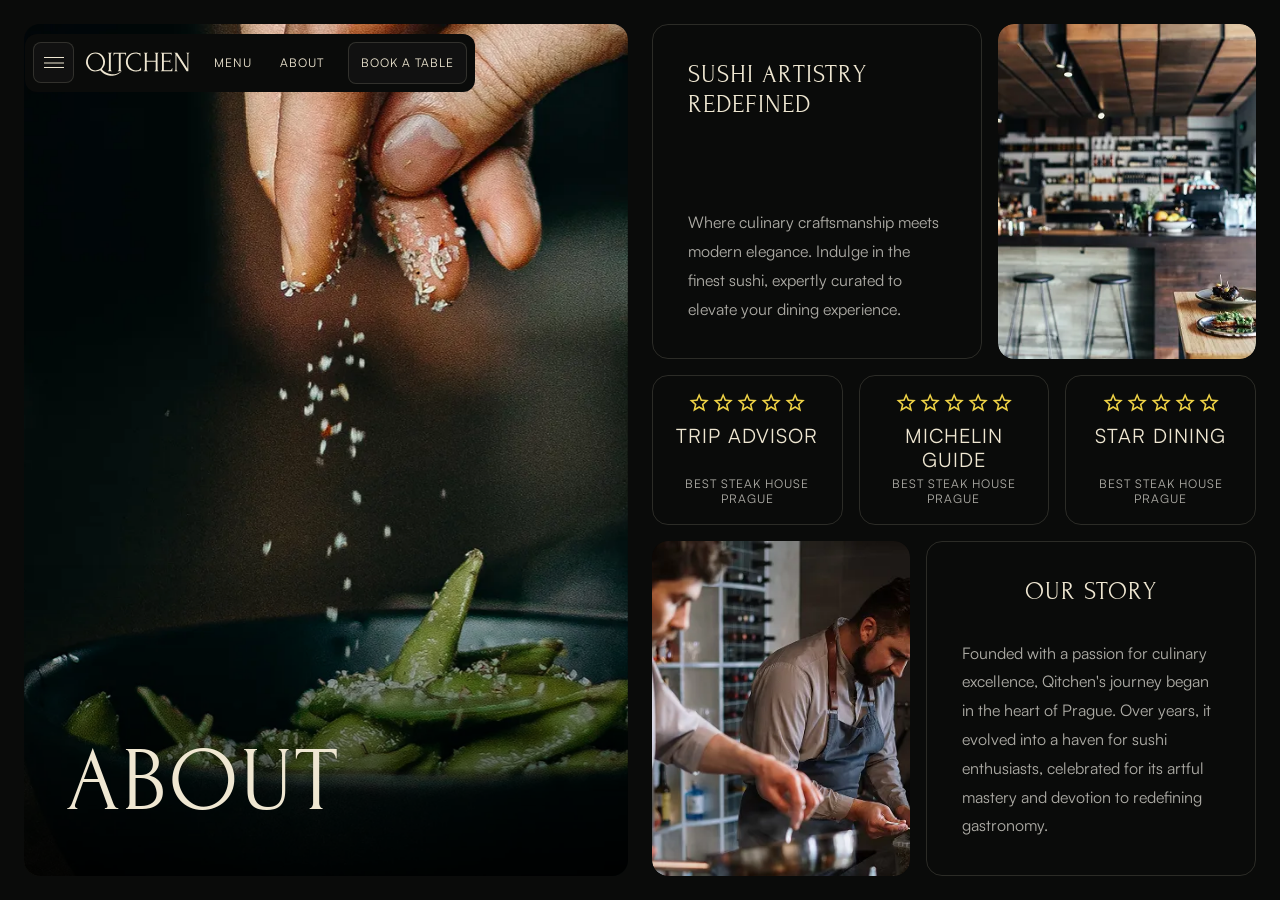
==== about.html @ 787254b2 "Add files via upload" ====
<!doctype html>
<html lang="en">
	<head>
		<style data-fls-preloader="true" rel="preload">
			body > *:not(.fls-preloader) {opacity: 0;visibility: hidden;}[data-fls-preloader-loaded] body > *:not(.fls-preloader) {transition: opacity 0.5s ease 0s;opacity: 1;visibility: visible;}
		</style>
		<meta charset="UTF-8">
		<meta name="viewport" content="width=device-width, initial-scale=1.0">
		<link rel="preload" href="./assets/fonts/Satoshi-Regular.woff2" as="font" type="font/woff2" crossorigin="anonymous">
		<link rel="preload" href="./assets/fonts/Satoshi-Light.woff2" as="font" type="font/woff2" crossorigin="anonymous">
		<link rel="preload" href="./assets/fonts/Forum-Regular.woff2" as="font" type="font/woff2" crossorigin="anonymous">
		<link rel="shortcut icon" href="./assets/img/favicon.ico">
		<title>About Us</title>
		<script type="module" crossorigin="" src="./js/about.js?v=1783603820902"></script>
		<link rel="modulepreload" crossorigin="" href="./js/preloader.js?v=1783603820902">
		<link rel="stylesheet" crossorigin="" href="./css/preloader.css?v=1783603820902">
		<link rel="stylesheet" crossorigin="" href="./css/about.css?v=1783603820902">
		<link rel="stylesheet" crossorigin="" href="./css/inner.css?v=1783603820902">
	</head>
	<body>
		<div class="wrapper">
			<header data-fls-header="" class="header">
				<div class="header__container">
					<div class="header__menu menu">
						<button type="button" data-fls-menu="" class="menu__icon icon-menu" aria-label="Toggle menu">
							<span></span>
						</button>
						<a href="/" class="header__logo">
							<img src="./assets/img/logo.svg" alt="Qitchen">
						</a>
						<nav class="header__nav">
							<a href="menupage.html" class="header__link">Menu</a>
							<a href="about.html" class="header__link">About</a>
						</nav>
						<a href="reservation.html" class="header__cta">Book a Table</a>
					</div>
					<nav class="menu__body">
						<div class="menu__container">
							<div class="menu__decor">
								<span class="menu__diamond"></span>
								<span class="menu__line"></span>
								<span class="menu__diamond"></span>
							</div>
							<ul class="menu__list">
								<li>
									<a href="menupage.html">Menu</a>
								</li>
								<li>
									<a href="reservation.html">Reservation</a>
								</li>
								<li>
									<a href="about.html">About</a>
								</li>
								<li>
									<a href="contact.html">Contact</a>
								</li>
								<li>
									<a href="blog.html">Blog</a>
								</li>
							</ul>
							<div class="menu__decor">
								<span class="menu__diamond"></span>
								<span class="menu__line"></span>
								<span class="menu__diamond"></span>
							</div>
						</div>
					</nav>
				</div>
			</header>
			<section class="inner-page">
				<div data-fls-pagebg="" class="pagebg">
					<div class="pagebg__picture">
						<picture>
							<source media="(max-width: 600px)" srcset="./assets/img/about/aboutbg-600.webp" type="image/webp">
							<img alt="About background" class="pagebg__image" src="./assets/img/about/aboutbg.webp">
						</picture>
					</div>
					<h1 class="pagebg__title">About</h1>
				</div>
				<div class="inner-page__body">
					<div data-fls-about="" class="about__body body-about">
						<div class="body-about__item item-about" role="region" aria-labelledby="about-sushi">
							<div class="item-about__content">
								<h2 id="about-sushi" class="item-about__title">Sushi Artistry Redefined</h2>
								<div class="item-about__text">
									<p>
										Where culinary craftsmanship meets modern elegance. Indulge in the finest
							sushi, expertly curated to elevate your dining experience.
									</p>
								</div>
							</div>
							<div class="item-about__picture">
								<picture>
									<img class="item-about__image" alt="Restaurant interior" loading="lazy" src="./assets/img/about/about01.webp">
								</picture>
							</div>
						</div>
						<div class="body-about__review review-about" role="region" aria-label="Awards and recognition">
							<div data-fls-reviewcard="" class="review-about__item" role="group" aria-label="Trip Advisor review">
								<div data-fls-rating="" class="review-about__rating" aria-label="5 out of 5 stars"></div>
								<h3 class="review-about__title">Trip Advisor</h3>
								<div class="review-about__text">
									<p>Best Steak House</p>
									<p>Prague</p>
								</div>
							</div>
							<div data-fls-reviewcard="" class="review-about__item" role="group" aria-label="Michelin Guide review">
								<div data-fls-rating="" class="review-about__rating" aria-label="5 out of 5 stars"></div>
								<h3 class="review-about__title">Michelin Guide</h3>
								<div class="review-about__text">
									<p>Best Steak House</p>
									<p>Prague</p>
								</div>
							</div>
							<div data-fls-reviewcard="" class="review-about__item" role="group" aria-label="Star Dining review">
								<div data-fls-rating="" class="review-about__rating" aria-label="5 out of 5 stars"></div>
								<h3 class="review-about__title">Star Dining</h3>
								<div class="review-about__text">
									<p>Best Steak House</p>
									<p>Prague</p>
								</div>
							</div>
						</div>
						<div class="body-about__item item-about item-about--reverse" role="region" aria-labelledby="about-story">
							<div class="item-about__content">
								<h2 id="about-story" class="item-about__title">Our Story</h2>
								<div class="item-about__text">
									<p>
										Founded with a passion for culinary excellence, Qitchen's journey began in the
							heart of Prague. Over years, it evolved into a haven for sushi enthusiasts,
							celebrated for its artful mastery and devotion to redefining gastronomy.
									</p>
								</div>
							</div>
							<div class="item-about__picture">
								<picture>
									<img class="item-about__image" alt="Chefs in the kitchen" loading="lazy" src="./assets/img/about/about02.webp">
								</picture>
							</div>
						</div>
					</div>
				</div>
			</section>
			<footer data-fls-footer="" class="footer">
				<div class="footer__container"></div>
			</footer>
		</div>
	</body>
</html>
---- css/preloader.css ----
@charset "UTF-8";* {
	padding: 0rem;
	margin: 0rem;
	border: 0rem;
}
*,
*::before,
*::after {
	box-sizing: border-box;
}
*::before,
*::after {
	display: inline-block;
}
html,
body {
	height: 100%;
}
body {
	line-height: 1;
	scrollbar-gutter: stable;
	-ms-text-size-adjust: 100%;
	-moz-text-size-adjust: 100%;
	-webkit-text-size-adjust: 100%;
	-webkit-font-smoothing: antialiased;
	-moz-osx-font-smoothing: grayscale;
}
input,
button,
textarea {
	font-family: inherit;
	font-size: inherit;
	line-height: inherit;
	color: inherit;
	background-color: transparent;
}
input,
textarea {
	width: 100%;
}
label {
	display: inline-block;
}
button,
select,
option {
	cursor: pointer;
}
a {
	display: inline-block;
	color: inherit;
	text-decoration: none;
}
li {
	list-style: none;
}
img {
	display: block;
	max-width: 100%;
	height: auto;
}
h1,
h2,
h3,
h4,
h5,
h6 {
	font-weight: inherit;
	font-size: inherit;
}
address {
	font-style: normal;
}
@font-face {font-family: Satoshi;font-display: swap;src: url("../assets/fonts/Satoshi-Regular.woff2") format("woff2");font-weight: 400;font-style: normal;}
@font-face {font-family: Satoshi;font-display: swap;src: url("../assets/fonts/Satoshi-Light.woff2") format("woff2");font-weight: 300;font-style: normal;}
@font-face {font-family: Forum;font-display: swap;src: url("../assets/fonts/Forum-Regular.woff2") format("woff2");font-weight: 400;font-style: normal;}
@font-face { 
	font-family: "iconfont"; 
	font-display: swap;
	src: url("../assets/fonts/iconfont.woff2?eb4a1d2ef5152986d4ac0c5f34536eca") format("woff2"); 
} 
[class*="--icon-"]::before{
	font-family: iconfont; 
}
	[class*="--icon-arrow"]::before { 
		content: "\f101"; 
	} 
	[class*="--icon-fb"]::before { 
		content: "\f102"; 
	} 
	[class*="--icon-inst"]::before { 
		content: "\f103"; 
	} 
	[class*="--icon-leaf"]::before { 
		content: "\f104"; 
	} 
	[class*="--icon-x"]::before { 
		content: "\f105"; 
	} 

/* Generated by vite-plugin-svg-spritemap */
:root {
  /* Шрифт за замовчуванням */
  --font-family: 'Satoshi';
  --font-forum: 'Forum';
  /* Розмір шрифту за замовченням (де 16 - розмір шрифту за замовчуванням з макету)  */
  --font-size: 1rem;
  /* Основні кольори */
  --main-color: #000;
  --bg-color: #0a0b0a;
  --title-color: #efe7d2;
  --text-color: rgba(245, 242, 234, 0.7);
  --border-color: rgba(
  	239,
  	231,
  	210,
  	0.15
  ); /* [base64] */
}

body {
  min-width: 20rem;
  font-family: var(--font-family);
  font-size: var(--font-size);
  background-color: var(--bg-color);
  color: var(--text-color);
}
[data-fls-scrolllock] body {
  overflow: hidden;
  touch-action: none;
  overscroll-behavior: none;
}
.wrapper {
  min-height: 100%;
  display: flex;
  flex-direction: column;
  overflow: clip;
}
.wrapper > main {
  flex: 1 1 auto;
}
.wrapper > * {
  min-width: 0;
}

[class*=__container] {
  max-width: 123.75rem;
  margin: 0 auto;
  padding-left: 0.9375rem;
  padding-right: 0.9375rem;
}/* Generated by vite-plugin-svg-spritemap */
.menu {
  position: relative;
  z-index: 10;
}/* Generated by vite-plugin-svg-spritemap */
.header {
  position: fixed;
  inset-block-start: 4.625rem;
  inset-inline-start: 4.625rem;
  z-index: 100;
}
.header__container {
  width: auto;
  position: relative;
  z-index: 10;
}
.header__menu {
  display: flex;
  align-items: center;
  gap: 0.75rem;
  padding: 0.5rem;
  background-color: var(--bg-color);
  border-radius: 0.75rem;
}
.header__logo {
  flex-shrink: 0;
}
.header__logo img {
  display: block;
  height: 1.6875rem;
  width: auto;
}
.header__nav {
  display: flex;
  align-items: center;
  gap: 0.25rem;
}
.header__link {
  padding: 0.75rem;
  font-family: var(--font-family);
  font-size: 0.75rem;
  line-height: 1.3;
  letter-spacing: 0.0625rem;
  text-transform: uppercase;
  color: var(--title-color);
  border-radius: 0.5rem;
  transition: background-color 0.3s;
}
.header__cta {
  margin-inline-start: auto;
  padding: 0.75rem;
  font-family: var(--font-family);
  font-size: 0.75rem;
  line-height: 1.3;
  letter-spacing: 0.0625rem;
  text-transform: uppercase;
  text-decoration: none;
  color: #efe7d2;
  white-space: nowrap;
  background-color: rgba(24, 24, 24, 0.5);
  border: 0.0625rem solid rgba(239, 231, 210, 0.15);
  border-radius: 0.5rem;
  transition: background-color 0.3s;
}

.icon-menu {
  position: relative;
  z-index: 15;
  flex-shrink: 0;
  width: 2.5625rem;
  height: 2.5625rem;
  background-color: rgba(24, 24, 24, 0.5);
  border: 0.0625rem solid rgba(239, 231, 210, 0.15);
  border-radius: 0.5rem;
  cursor: pointer;
}
.icon-menu span {
  position: absolute;
  left: 50%;
  top: 50%;
  width: 1.25rem;
  height: 0.0625rem;
  background-color: var(--title-color);
  transform: translate(-50%, -50%);
  transition: opacity 0.3s ease;
}
.icon-menu::before, .icon-menu::after {
  content: "";
  position: absolute;
  left: 50%;
  width: 1.25rem;
  height: 0.0625rem;
  background-color: var(--title-color);
  transition: all 0.3s ease;
}
.icon-menu::before {
  transform: translateX(-50%);
  top: 0.875rem;
}
.icon-menu::after {
  transform: translateX(-50%);
  bottom: 0.875rem;
}
html[data-fls-menu-open] .icon-menu span {
  opacity: 0;
}
html[data-fls-menu-open] .icon-menu::before {
  top: calc(50% - 0.03125rem);
  transform: translateX(-50%) rotate(-45deg);
}
html[data-fls-menu-open] .icon-menu::after {
  bottom: calc(50% - 0.03125rem);
  transform: translateX(-50%) rotate(45deg);
}

.menu__body {
  position: fixed;
  inset: 0;
  z-index: 5;
  overflow: hidden;
  pointer-events: none;
  visibility: hidden;
  background-color: #0a0b0a;
  transform: translateX(-100%);
  opacity: 0;
  transition: transform 0.5s cubic-bezier(0.25, 0.46, 0.45, 0.94), opacity 0.5s ease, visibility 0s 0.5s;
}
html[data-fls-menu-open] .menu__body {
  visibility: visible;
  transform: translateX(0);
  opacity: 1;
  transition: transform 0.5s cubic-bezier(0.25, 0.46, 0.45, 0.94), opacity 0.5s ease, visibility 0s 0s;
}

.menu__container {
  position: relative;
  width: 100%;
  height: 100%;
  padding: 1.5rem;
  pointer-events: auto;
  display: flex;
  flex-direction: column;
  align-items: center;
  justify-content: center;
  gap: 1rem;
  background-color: #0a0b0a;
}

.menu__decor {
  display: flex;
  align-items: center;
  gap: 0.25rem;
}

.menu__diamond {
  width: 0.5rem;
  height: 0.5rem;
  border: 0.0625rem solid rgba(239, 231, 210, 0.15);
  transform: rotate(45deg);
  flex-shrink: 0;
}

.menu__line {
  width: 1.25rem;
  height: 0.0625rem;
  background-color: rgba(239, 231, 210, 0.15);
}

.menu__list {
  list-style: none;
  display: flex;
  flex-direction: column;
  align-items: center;
  gap: 1rem;
}
.menu__list a {
  font-family: var(--font-forum);
  font-size: 2.25rem;
  line-height: 1;
  color: #efe7d2;
  text-transform: uppercase;
  text-decoration: none;
  white-space: nowrap;
  transition: color 0.3s;
}

.header__menu {
  animation: headerFadeDown 0.6s 0.2s ease both;
}

.header__logo {
  animation: headerClipReveal 0.6s 0.4s ease both;
}

.header__link {
  animation: headerClipReveal 0.5s ease both;
}
.header__link:nth-child(1) {
  animation-delay: 0.6s;
}
.header__link:nth-child(2) {
  animation-delay: 0.7s;
}

.header__cta {
  animation: headerClipReveal 0.5s 0.8s ease both;
}

@keyframes headerFadeDown {
  from {
    opacity: 0;
    transform: translateY(-1rem);
  }
  to {
    opacity: 1;
    transform: translateY(0);
  }
}
@keyframes headerClipReveal {
  from {
    opacity: 0;
    clip-path: inset(0 100% 0 0);
  }
  to {
    opacity: 1;
    clip-path: inset(0 0 0 0);
  }
}/* Generated by vite-plugin-svg-spritemap */
/* Generated by vite-plugin-svg-spritemap */
/* Головний блок */
.fls-preloader {
  pointer-events: none;
  z-index: 9999;
  position: fixed;
  inset: 0;
  display: flex;
  justify-content: center;
  align-items: center;
  background: var(--bg-color);
  transition: opacity 0.5s ease 0.2s;
}

/* Літера Q — обертання */
.fls-preloader__q {
  position: relative;
  font-family: var(--font-forum);
  font-size: clamp(6rem, 6.2508rem + 6.6671vw, 10rem); /* 160/96 */
  line-height: 1;
  color: var(--title-color);
  animation: preloaderSpin 4s cubic-bezier(0.35, 0, 0.65, 1) infinite;
  /* Декоративне кільце */
}
.fls-preloader__q::before {
  content: "";
  position: absolute;
  inset: -1.875rem;
  border: 0.0625rem solid rgba(239, 231, 210, 0.12);
  border-radius: 50%;
  animation: preloaderRing 2.5s ease-in-out infinite;
}
.fls-preloader__q {
  /* Друге кільце — більше, тонше */
}
.fls-preloader__q::after {
  content: "";
  position: absolute;
  inset: -3.75rem;
  border: 0.0625rem solid rgba(239, 231, 210, 0.06);
  border-radius: 50%;
  animation: preloaderRing 2.5s ease-in-out 0.4s infinite;
}

@keyframes preloaderSpin {
  from {
    transform: rotate(0deg);
  }
  to {
    transform: rotate(360deg);
  }
}
@keyframes preloaderRing {
  0%, 100% {
    opacity: 0.15;
    transform: scale(0.95);
  }
  50% {
    opacity: 0.5;
    transform: scale(1.05);
  }
}
/* Зникнення після завантаження */
[data-fls-preloader-loaded] .fls-preloader {
  opacity: 0;
  visibility: hidden;
}
@media (width <= 90em){
  .header {
    inset-block-start: 2.125rem;
    inset-inline-start: 0.625rem;
  }
}
@media (width <= 62em){
  .header {
    inset-block-start: 0;
    inset-inline: 0;
  }
  .header__menu {
    inline-size: 100%;
    border-radius: 0;
  }
  .header__nav {
    display: none;
  }
  .icon-menu {
    order: 1;
  }
}
@media (width <= 24.375em){
  .header__logo {
    flex: 1 1 auto;
    display: flex;
  }
  .header__cta {
    display: none;
  }
}
@media (min-width: 26.25em){
  .menu__list a {
    font-size: 4rem;
  }
}
@media (width > 62em){
  .menu__body {
    right: auto;
    width: 50%;
  }
  .menu__container {
    border-right: 0.0625rem solid rgba(239, 231, 210, 0.15);
    border-radius: 0 1rem 1rem 0;
  }
}
@media (any-hover: hover){
  .header__link:hover {
    background-color: rgba(24, 24, 24, 0.5);
  }
  .header__cta:hover {
    background-color: rgba(24, 24, 24, 0.7);
  }
  .menu__list a:hover {
    color: rgba(239, 231, 210, 0.6);
  }
}
---- css/about.css ----
/* Generated by vite-plugin-svg-spritemap */
.about__body {
  display: flex;
  flex-direction: column;
  gap: 1rem;
  block-size: 100%;
}

.body-about__item {
  flex: 1;
}
.body-about__review {
  display: grid;
  gap: 1rem;
}

.item-about {
  display: flex;
  flex-direction: column;
  gap: 1rem;
}
.item-about--reverse {
  flex-direction: column;
}
.item-about__content {
  flex: 1;
  display: flex;
  flex-direction: column;
  justify-content: space-between;
  align-items: center;
  padding: clamp(0.9375rem, 0.525rem + 2.0625vw, 3rem); /* 48/15>1920-320 */
  border: 0.0625rem solid var(--border-color);
  border-radius: 1rem;
}
.item-about__title {
  font-family: var(--font-forum);
  font-size: clamp(1.375rem, 0.7069rem + 1.0776vw, 2rem); /* 32/22>1920-992 */
  font-weight: 400;
  line-height: 1.2;
  letter-spacing: 0.0625rem;
  text-transform: uppercase;
  color: var(--title-color);
}
.item-about__text {
  line-height: 1.8;
  color: var(--text-color);
}
.item-about__picture {
  flex: 1;
  min-inline-size: 0;
  overflow: hidden;
  border-radius: 1rem;
}
.item-about__image {
  width: 100%;
  height: 100%;
  object-fit: cover;
  aspect-ratio: 456/378;
  border-radius: 1rem;
}

@keyframes aboutFadeIn {
  from {
    opacity: 0;
  }
  to {
    opacity: 1;
  }
}
@keyframes aboutTitleReveal {
  from {
    opacity: 0;
    clip-path: inset(0 100% 0 0);
  }
  to {
    opacity: 1;
    clip-path: inset(0 0 0 0);
  }
}
.body-about__item:first-child .item-about__content {
  opacity: 0;
  animation: aboutFadeIn 0.4s 0.4s cubic-bezier(0.25, 0.46, 0.45, 0.94) both;
}
.body-about__item:first-child .item-about__title {
  opacity: 0;
  animation: aboutTitleReveal 0.4s 0.5s cubic-bezier(0.25, 0.46, 0.45, 0.94) both;
}
.body-about__item:first-child .item-about__text {
  opacity: 0;
  animation: aboutFadeIn 0.3s 0.6s cubic-bezier(0.25, 0.46, 0.45, 0.94) both;
}
.body-about__item:first-child .item-about__picture {
  opacity: 0;
  animation: aboutFadeIn 0.5s 0.4s cubic-bezier(0.25, 0.46, 0.45, 0.94) both;
}

.review-about__item {
  opacity: 0;
  animation: aboutFadeIn 0.3s cubic-bezier(0.25, 0.46, 0.45, 0.94) both;
}
.review-about__item:nth-child(1) {
  animation-delay: 0.7s;
}
.review-about__item:nth-child(2) {
  animation-delay: 0.8s;
}
.review-about__item:nth-child(3) {
  animation-delay: 0.9s;
}

.body-about__item:last-child .item-about__content {
  opacity: 0;
  animation: aboutFadeIn 0.4s 1s cubic-bezier(0.25, 0.46, 0.45, 0.94) both;
}
.body-about__item:last-child .item-about__title {
  opacity: 0;
  animation: aboutTitleReveal 0.4s 1.1s cubic-bezier(0.25, 0.46, 0.45, 0.94) both;
}
.body-about__item:last-child .item-about__text {
  opacity: 0;
  animation: aboutFadeIn 0.3s 1.2s cubic-bezier(0.25, 0.46, 0.45, 0.94) both;
}
.body-about__item:last-child .item-about__picture {
  opacity: 0;
  animation: aboutFadeIn 0.5s 1s cubic-bezier(0.25, 0.46, 0.45, 0.94) both;
}/* Generated by vite-plugin-svg-spritemap */
.rating {
  display: inline-block;
}
.rating__items {
  display: inline-flex;
  align-items: flex-start;
  gap: 0.25rem;
}
.rating__item {
  flex: 0 0 1.25rem;
  width: 1.25rem;
  height: 1.25rem;
  position: relative;
  background: url("[data-uri]") 0 0/1.25rem no-repeat;
  transition: all 0.3s;
}
.rating__item--active {
  background: url("[data-uri]") 0 0/1.25rem no-repeat;
}
.rating__item span {
  position: absolute;
  top: 0;
  left: 0;
  width: 0%;
  height: 1.25rem;
  background: url("[data-uri]") 0 0/1.25rem no-repeat;
}
.rating__item:not(:last-child)::after {
  content: "";
  position: absolute;
  right: 0;
  top: 0;
  height: 100%;
  width: 0.25rem;
  transform: translateX(100%);
}
[data-rating=set] .rating__item:not(:last-child)::after {
  cursor: pointer;
}
.rating__input {
  width: 100%;
  height: 100%;
  opacity: 0;
  display: block;
}
[data-fls-rating=set] .rating__input {
  cursor: pointer;
}/* Generated by vite-plugin-svg-spritemap */
.review-about__item {
  display: flex;
  flex-direction: column;
  justify-content: center;
  align-items: center;
  padding: clamp(0.625rem, -0.8448rem + 2.3707vw, 2rem); /* 32/10>1920-992 */
  border: 0.0625rem solid var(--border-color);
  border-radius: 1rem;
}
.review-about__rating {
  margin-bottom: 0.5625rem;
}
.review-about__title {
  flex-grow: 1;
  margin-bottom: 0.25rem;
  text-align: center;
  font-size: clamp(1.125rem, 0.7241rem + 0.6466vw, 1.5rem); /* 24/18>1920-992 */
  line-height: 1.2;
  letter-spacing: 0.0625rem;
  text-transform: uppercase;
  color: var(--title-color);
}
.review-about__text {
  text-align: center;
  font-size: 0.75rem;
  font-style: normal;
  font-weight: 400;
  line-height: 130%; /* 0.975rem */
  letter-spacing: 0.0625rem;
  text-transform: uppercase;
  color: var(--text-color);
}
@media (width >= 30em) {
  .body-about__review {
    grid-template-columns: repeat(3, 1fr);
  }
  .item-about {
    flex-direction: row;
  }
  .item-about--reverse {
    flex-direction: row-reverse;
  }
}
@media (any-hover: hover) {
  [data-fls-rating=set] .rating__items:hover .rating__item {
    background: url("[data-uri]") 0 0/1.25rem no-repeat;
  }
  [data-fls-rating=set] .rating__item:hover ~ .rating__item {
    background: url("[data-uri]") 0 0/1.25rem no-repeat;
  }
  [data-fls-rating=set] .rating__item:hover ~ .rating__item span {
    display: none;
  }
}
---- css/inner.css ----
/* Generated by vite-plugin-svg-spritemap */
.pagebg {
  position: relative;
  block-size: 100%;
  border-radius: 1rem;
  overflow: hidden;
}
.pagebg__picture {
  position: relative;
  background: var(--bg-color);
}
.pagebg__picture::after {
  content: "";
  position: absolute;
  inset: auto 0 0;
  block-size: 0;
  background: linear-gradient(180deg, rgba(0, 0, 0, 0) 0%, #000 100%);
  pointer-events: none;
  overflow: hidden;
  animation: pagebgGradientReveal 1.5s 0.3s ease both;
}
.pagebg__image {
  width: 100%;
  height: 100%;
  object-fit: cover;
  aspect-ratio: 2/2;
  animation: pagebgZoom 2s cubic-bezier(0.25, 0.46, 0.45, 0.94) both;
}
.pagebg__title {
  position: absolute;
  bottom: 5%;
  left: 7%;
  font-family: Forum;
  font-size: clamp(3.75rem, 3.1rem + 3.25vw, 7rem); /* 112/60>1920-320 */
  line-height: 1.12;
  letter-spacing: 0.125rem;
  text-transform: uppercase;
  color: var(--title-color);
  animation: pagebgTitleReveal 1s 0.6s cubic-bezier(0.25, 0.46, 0.45, 0.94) both;
}

@keyframes pagebgZoom {
  from {
    transform: scale(1.08);
  }
  to {
    transform: scale(1);
  }
}
@keyframes pagebgGradientReveal {
  from {
    block-size: 0;
  }
  to {
    block-size: 40%;
  }
}
@keyframes pagebgTitleReveal {
  from {
    opacity: 0;
    clip-path: inset(0 100% 0 0);
  }
  to {
    opacity: 1;
    clip-path: inset(0 0 0 0);
  }
}/* Generated by vite-plugin-svg-spritemap */
.inner-page {
  block-size: 100svh;
  overflow: hidden;
  display: grid;
  grid-template-columns: repeat(2, 1fr);
  gap: 1.5rem;
  padding: 1.5rem;
}
.inner-page__body {
  overflow-y: auto;
  display: flex;
  flex-direction: column;
  gap: 1rem;
}
@media (width <= 62em) {
  .pagebg__title {
    left: 50%;
    transform: translate(-50%, -50%);
    text-align: center;
  }
  .inner-page {
    grid-template-columns: 1fr;
    block-size: auto;
    min-block-size: 100svh;
    overflow: visible;
    gap: 1rem;
    padding: 1rem;
  }
  .inner-page .inner-page__body {
    overflow-y: visible;
  }
  .pagebg {
    block-size: 25rem;
  }
}
@media (width >= 48em) {
  .pagebg__image {
    min-height: 100svh;
  }
}
@media (width >= 62em) {
  .pagebg {
    block-size: 100%;
  }
}
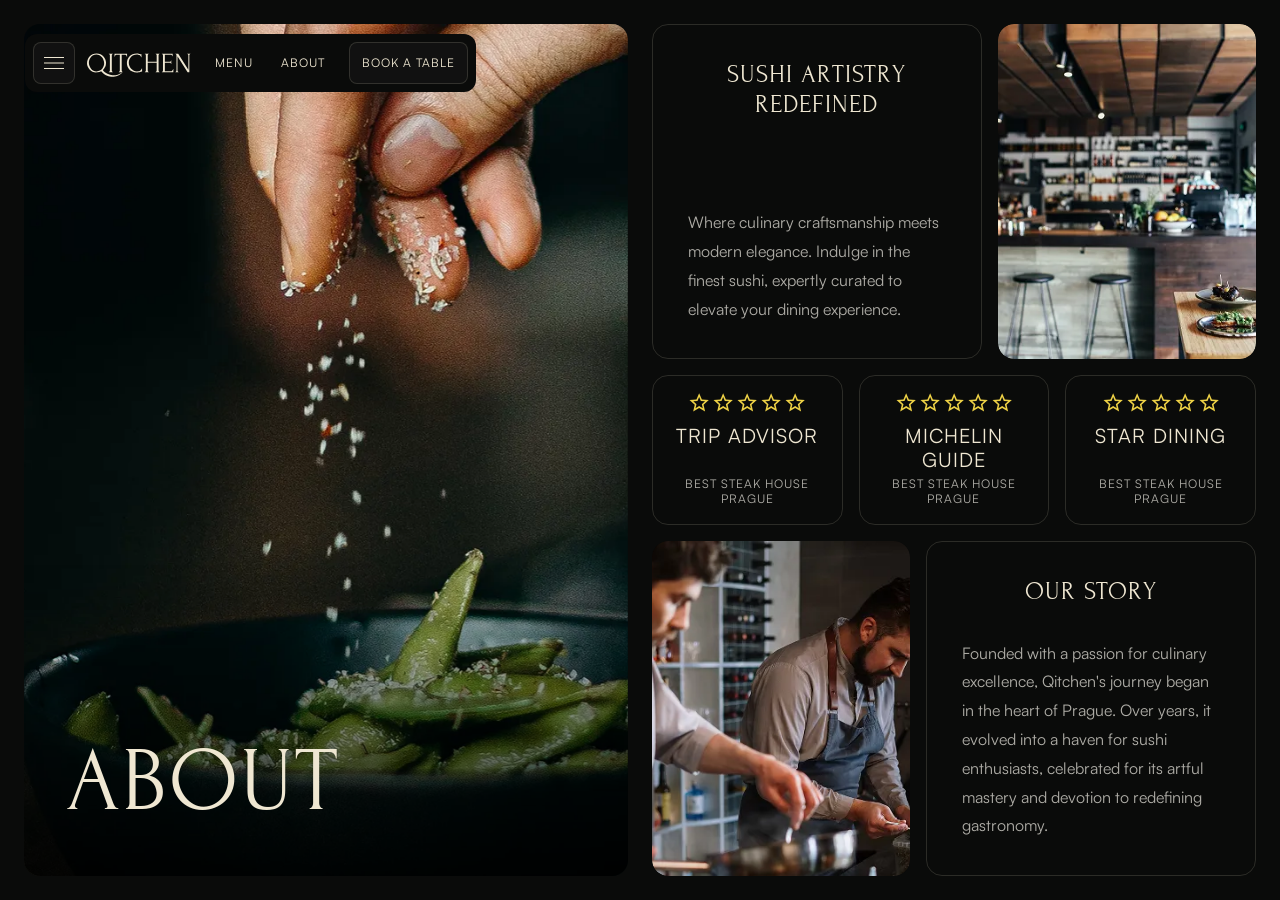
==== commit b740fbde: "Update site build" ====
--- a/about.html
+++ b/about.html
@@ -9,13 +9,25 @@
 		<link rel="preload" href="./assets/fonts/Satoshi-Regular.woff2" as="font" type="font/woff2" crossorigin="anonymous">
 		<link rel="preload" href="./assets/fonts/Satoshi-Light.woff2" as="font" type="font/woff2" crossorigin="anonymous">
 		<link rel="preload" href="./assets/fonts/Forum-Regular.woff2" as="font" type="font/woff2" crossorigin="anonymous">
-		<link rel="shortcut icon" href="./assets/img/favicon.ico">
+		<meta name="theme-color" content="#0a0b0a">
+		<meta name="keywords" content="about, sushi restaurant, qitchen, japanese cuisine">
+		<meta name="description" content="About Qitchen — the philosophy of our sushi restaurant: fresh ingredients, masterful chefs and Japanese traditions.">
+		<meta property="og:description" content="About Qitchen — the philosophy of our sushi restaurant: fresh ingredients, masterful chefs and Japanese traditions.">
+		<meta name="twitter:description" content="About Qitchen — the philosophy of our sushi restaurant: fresh ingredients, masterful chefs and Japanese traditions.">
+		<meta property="og:type" content="website">
+		<meta property="og:site_name" content="Qitchen — Sushi Restaurant">
+		<meta property="og:title" content="About Us">
+		<meta name="twitter:title" content="About Us">
+		<meta property="og:image" content="./assets/img/about/aboutbg.webp">
+		<meta name="twitter:card" content="summary_large_image">
+		<meta name="twitter:image" content="./assets/img/about/aboutbg.webp">
 		<title>About Us</title>
-		<script type="module" crossorigin="" src="./js/about.js?v=1783603820902"></script>
-		<link rel="modulepreload" crossorigin="" href="./js/preloader.js?v=1783603820902">
-		<link rel="stylesheet" crossorigin="" href="./css/preloader.css?v=1783603820902">
-		<link rel="stylesheet" crossorigin="" href="./css/about.css?v=1783603820902">
-		<link rel="stylesheet" crossorigin="" href="./css/inner.css?v=1783603820902">
+		<script type="module" crossorigin="" src="./js/about.js?v=1786019607215"></script>
+		<link rel="modulepreload" crossorigin="" href="./js/common.js?v=1786019607215">
+		<link rel="modulepreload" crossorigin="" href="./js/preloader.js?v=1786019607215">
+		<link rel="stylesheet" crossorigin="" href="./css/preloader.css?v=1786019607215">
+		<link rel="stylesheet" crossorigin="" href="./css/about.css?v=1786019607215">
+		<link rel="stylesheet" crossorigin="" href="./css/inner.css?v=1786019607215">
 	</head>
 	<body>
 		<div class="wrapper">
@@ -25,7 +37,7 @@
 						<button type="button" data-fls-menu="" class="menu__icon icon-menu" aria-label="Toggle menu">
 							<span></span>
 						</button>
-						<a href="/" class="header__logo">
+						<a href="index.html" class="header__logo">
 							<img src="./assets/img/logo.svg" alt="Qitchen">
 						</a>
 						<nav class="header__nav">
--- a/css/preloader.css
+++ b/css/preloader.css
@@ -1,102 +1,102 @@
-@charset "UTF-8";* {
-	padding: 0rem;
-	margin: 0rem;
-	border: 0rem;
-}
-*,
-*::before,
-*::after {
-	box-sizing: border-box;
-}
-*::before,
-*::after {
-	display: inline-block;
-}
-html,
-body {
-	height: 100%;
-}
-body {
-	line-height: 1;
-	scrollbar-gutter: stable;
-	-ms-text-size-adjust: 100%;
-	-moz-text-size-adjust: 100%;
-	-webkit-text-size-adjust: 100%;
-	-webkit-font-smoothing: antialiased;
-	-moz-osx-font-smoothing: grayscale;
-}
-input,
-button,
-textarea {
-	font-family: inherit;
-	font-size: inherit;
-	line-height: inherit;
-	color: inherit;
-	background-color: transparent;
-}
-input,
-textarea {
-	width: 100%;
-}
-label {
-	display: inline-block;
-}
-button,
-select,
-option {
-	cursor: pointer;
-}
-a {
-	display: inline-block;
-	color: inherit;
-	text-decoration: none;
-}
-li {
-	list-style: none;
-}
-img {
-	display: block;
-	max-width: 100%;
-	height: auto;
-}
-h1,
-h2,
-h3,
-h4,
-h5,
-h6 {
-	font-weight: inherit;
-	font-size: inherit;
-}
-address {
-	font-style: normal;
-}
+@charset "UTF-8";* {
+	padding: 0rem;
+	margin: 0rem;
+	border: 0rem;
+}
+*,
+*::before,
+*::after {
+	box-sizing: border-box;
+}
+*::before,
+*::after {
+	display: inline-block;
+}
+html,
+body {
+	height: 100%;
+}
+body {
+	line-height: 1;
+	scrollbar-gutter: stable;
+	-ms-text-size-adjust: 100%;
+	-moz-text-size-adjust: 100%;
+	-webkit-text-size-adjust: 100%;
+	-webkit-font-smoothing: antialiased;
+	-moz-osx-font-smoothing: grayscale;
+}
+input,
+button,
+textarea {
+	font-family: inherit;
+	font-size: inherit;
+	line-height: inherit;
+	color: inherit;
+	background-color: transparent;
+}
+input,
+textarea {
+	width: 100%;
+}
+label {
+	display: inline-block;
+}
+button,
+select,
+option {
+	cursor: pointer;
+}
+a {
+	display: inline-block;
+	color: inherit;
+	text-decoration: none;
+}
+li {
+	list-style: none;
+}
+img {
+	display: block;
+	max-width: 100%;
+	height: auto;
+}
+h1,
+h2,
+h3,
+h4,
+h5,
+h6 {
+	font-weight: inherit;
+	font-size: inherit;
+}
+address {
+	font-style: normal;
+}
 @font-face {font-family: Satoshi;font-display: swap;src: url("../assets/fonts/Satoshi-Regular.woff2") format("woff2");font-weight: 400;font-style: normal;}
 @font-face {font-family: Satoshi;font-display: swap;src: url("../assets/fonts/Satoshi-Light.woff2") format("woff2");font-weight: 300;font-style: normal;}
 @font-face {font-family: Forum;font-display: swap;src: url("../assets/fonts/Forum-Regular.woff2") format("woff2");font-weight: 400;font-style: normal;}
-@font-face { 
-	font-family: "iconfont"; 
-	font-display: swap;
-	src: url("../assets/fonts/iconfont.woff2?eb4a1d2ef5152986d4ac0c5f34536eca") format("woff2"); 
-} 
-[class*="--icon-"]::before{
-	font-family: iconfont; 
-}
-	[class*="--icon-arrow"]::before { 
-		content: "\f101"; 
-	} 
-	[class*="--icon-fb"]::before { 
-		content: "\f102"; 
-	} 
-	[class*="--icon-inst"]::before { 
-		content: "\f103"; 
-	} 
-	[class*="--icon-leaf"]::before { 
-		content: "\f104"; 
-	} 
-	[class*="--icon-x"]::before { 
-		content: "\f105"; 
-	} 
+@font-face { 
+	font-family: "iconfont"; 
+	font-display: swap;
+	src: url("../assets/fonts/iconfont.woff2?eb4a1d2ef5152986d4ac0c5f34536eca") format("woff2"); 
+} 
+[class*="--icon-"]::before{
+	font-family: iconfont; 
+}
+	[class*="--icon-arrow"]::before { 
+		content: "\f101"; 
+	} 
+	[class*="--icon-fb"]::before { 
+		content: "\f102"; 
+	} 
+	[class*="--icon-inst"]::before { 
+		content: "\f103"; 
+	} 
+	[class*="--icon-leaf"]::before { 
+		content: "\f104"; 
+	} 
+	[class*="--icon-x"]::before { 
+		content: "\f105"; 
+	} 
 
 /* Generated by vite-plugin-svg-spritemap */
 :root {
@@ -175,6 +175,9 @@
 .header__logo {
   flex-shrink: 0;
 }
+.header__logo:focus-visible {
+  outline-offset: -0.125rem;
+}
 .header__logo img {
   display: block;
   height: 1.6875rem;
@@ -195,6 +198,9 @@
   color: var(--title-color);
   border-radius: 0.5rem;
   transition: background-color 0.3s;
+}
+.header__link:focus-visible {
+  outline-offset: -0.125rem;
 }
 .header__cta {
   margin-inline-start: auto;
@@ -217,8 +223,8 @@
   position: relative;
   z-index: 15;
   flex-shrink: 0;
-  width: 2.5625rem;
-  height: 2.5625rem;
+  width: 2.625rem;
+  height: 2.625rem;
   background-color: rgba(24, 24, 24, 0.5);
   border: 0.0625rem solid rgba(239, 231, 210, 0.15);
   border-radius: 0.5rem;
@@ -447,7 +453,7 @@
   .header {
     inset-block-start: 2.125rem;
     inset-inline-start: 0.625rem;
-  }
+  }
 }
 @media (width <= 62em){
   .header {
@@ -463,7 +469,7 @@
   }
   .icon-menu {
     order: 1;
-  }
+  }
 }
 @media (width <= 24.375em){
   .header__logo {
@@ -472,12 +478,12 @@
   }
   .header__cta {
     display: none;
-  }
+  }
 }
 @media (min-width: 26.25em){
   .menu__list a {
     font-size: 4rem;
-  }
+  }
 }
 @media (width > 62em){
   .menu__body {
@@ -487,7 +493,7 @@
   .menu__container {
     border-right: 0.0625rem solid rgba(239, 231, 210, 0.15);
     border-radius: 0 1rem 1rem 0;
-  }
+  }
 }
 @media (any-hover: hover){
   .header__link:hover {
@@ -498,5 +504,5 @@
   }
   .menu__list a:hover {
     color: rgba(239, 231, 210, 0.6);
-  }
+  }
 }
--- a/css/about.css
+++ b/css/about.css
@@ -39,6 +39,7 @@
   line-height: 1.2;
   letter-spacing: 0.0625rem;
   text-transform: uppercase;
+  text-align: center;
   color: var(--title-color);
 }
 .item-about__text {
--- a/css/inner.css
+++ b/css/inner.css
@@ -23,7 +23,7 @@
   width: 100%;
   height: 100%;
   object-fit: cover;
-  aspect-ratio: 2/2;
+  aspect-ratio: 1;
   animation: pagebgZoom 2s cubic-bezier(0.25, 0.46, 0.45, 0.94) both;
 }
 .pagebg__title {
@@ -103,6 +103,7 @@
 @media (width >= 48em) {
   .pagebg__image {
     min-height: 100svh;
+    aspect-ratio: 2/1;
   }
 }
 @media (width >= 62em) {
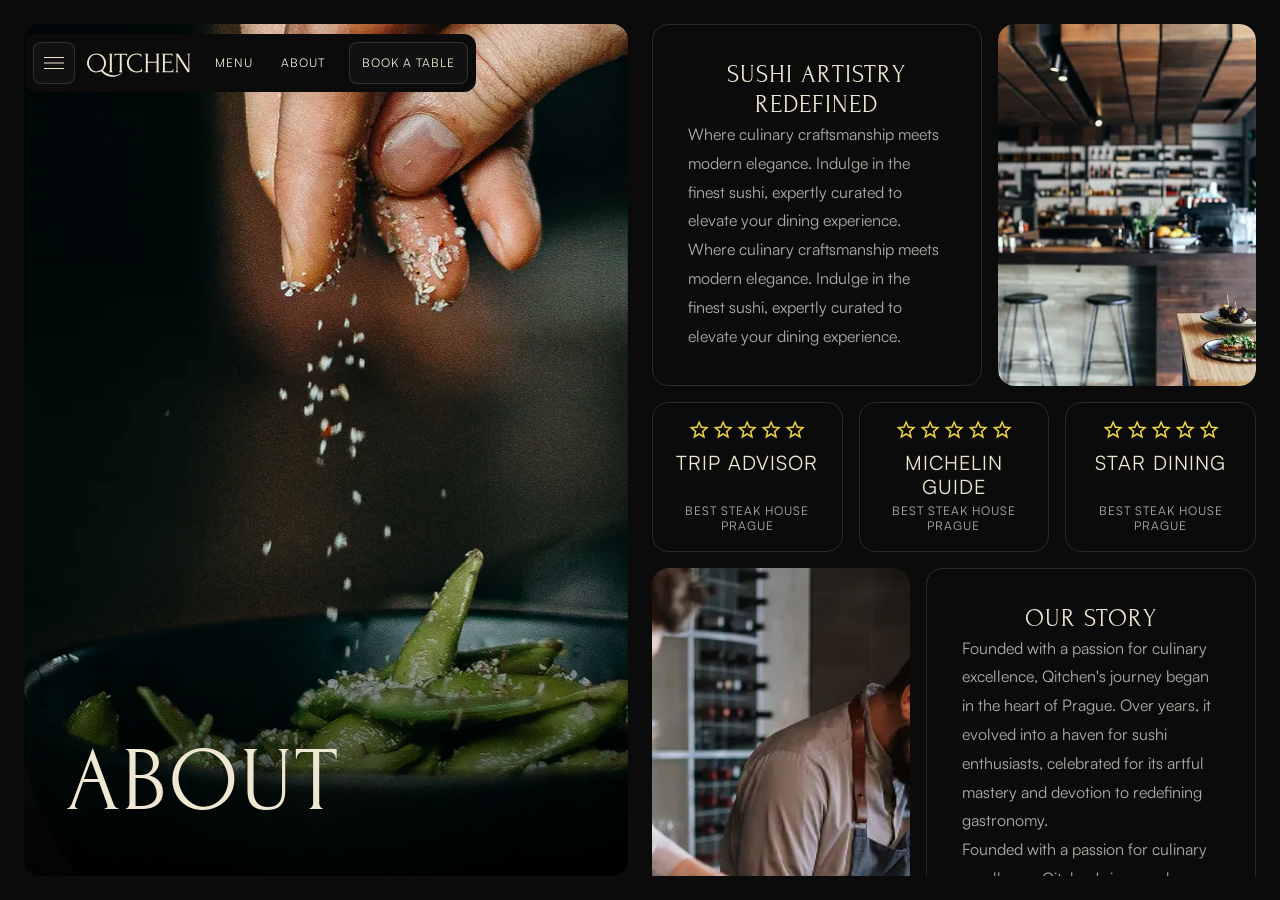
==== commit 2bb90f8b: "Final commit of the finished project" ====
--- a/about.html
+++ b/about.html
@@ -22,12 +22,12 @@
 		<meta name="twitter:card" content="summary_large_image">
 		<meta name="twitter:image" content="./assets/img/about/aboutbg.webp">
 		<title>About Us</title>
-		<script type="module" crossorigin="" src="./js/about.js?v=1786019607215"></script>
-		<link rel="modulepreload" crossorigin="" href="./js/common.js?v=1786019607215">
-		<link rel="modulepreload" crossorigin="" href="./js/preloader.js?v=1786019607215">
-		<link rel="stylesheet" crossorigin="" href="./css/preloader.css?v=1786019607215">
-		<link rel="stylesheet" crossorigin="" href="./css/about.css?v=1786019607215">
-		<link rel="stylesheet" crossorigin="" href="./css/inner.css?v=1786019607215">
+		<script type="module" crossorigin="" src="./js/about.js?v=1786530218197"></script>
+		<link rel="modulepreload" crossorigin="" href="./js/common.js?v=1786530218197">
+		<link rel="modulepreload" crossorigin="" href="./js/preloader.js?v=1786530218197">
+		<link rel="stylesheet" crossorigin="" href="./css/preloader.css?v=1786530218197">
+		<link rel="stylesheet" crossorigin="" href="./css/about.css?v=1786530218197">
+		<link rel="stylesheet" crossorigin="" href="./css/inner.css?v=1786530218197">
 	</head>
 	<body>
 		<div class="wrapper">
@@ -79,7 +79,7 @@
 					</nav>
 				</div>
 			</header>
-			<section class="inner-page">
+			<main class="inner-page">
 				<div data-fls-pagebg="" class="pagebg">
 					<div class="pagebg__picture">
 						<picture>
@@ -96,8 +96,12 @@
 								<h2 id="about-sushi" class="item-about__title">Sushi Artistry Redefined</h2>
 								<div class="item-about__text">
 									<p>
-										Where culinary craftsmanship meets modern elegance. Indulge in the finest
-							sushi, expertly curated to elevate your dining experience.
+										Where culinary craftsmanship meets modern elegance. Indulge in the finest sushi,
+					expertly curated to elevate your dining experience.
+									</p>
+									<p>
+										Where culinary craftsmanship meets modern elegance. Indulge in the finest sushi,
+					expertly curated to elevate your dining experience.
 									</p>
 								</div>
 							</div>
@@ -138,9 +142,14 @@
 								<h2 id="about-story" class="item-about__title">Our Story</h2>
 								<div class="item-about__text">
 									<p>
-										Founded with a passion for culinary excellence, Qitchen's journey began in the
-							heart of Prague. Over years, it evolved into a haven for sushi enthusiasts,
-							celebrated for its artful mastery and devotion to redefining gastronomy.
+										Founded with a passion for culinary excellence, Qitchen's journey began in the heart
+					of Prague. Over years, it evolved into a haven for sushi enthusiasts, celebrated for
+					its artful mastery and devotion to redefining gastronomy.
+									</p>
+									<p>
+										Founded with a passion for culinary excellence, Qitchen's journey began in the heart
+					of Prague. Over years, it evolved into a haven for sushi enthusiasts, celebrated for
+					its artful mastery and devotion to redefining gastronomy.
 									</p>
 								</div>
 							</div>
@@ -152,7 +161,7 @@
 						</div>
 					</div>
 				</div>
-			</section>
+			</main>
 			<footer data-fls-footer="" class="footer">
 				<div class="footer__container"></div>
 			</footer>
--- a/css/about.css
+++ b/css/about.css
@@ -23,7 +23,6 @@
   flex-direction: column;
 }
 .item-about__content {
-  flex: 1;
   display: flex;
   flex-direction: column;
   justify-content: space-between;
@@ -33,6 +32,7 @@
   border-radius: 1rem;
 }
 .item-about__title {
+  margin-bottom: 1.25rem;
   font-family: var(--font-forum);
   font-size: clamp(1.375rem, 0.7069rem + 1.0776vw, 2rem); /* 32/22>1920-992 */
   font-weight: 400;
@@ -215,6 +215,12 @@
   .item-about--reverse {
     flex-direction: row-reverse;
   }
+  .item-about__content {
+    flex: 1;
+  }
+  .item-about__title {
+    margin-bottom: 0;
+  }
 }
 @media (any-hover: hover) {
   [data-fls-rating=set] .rating__items:hover .rating__item {
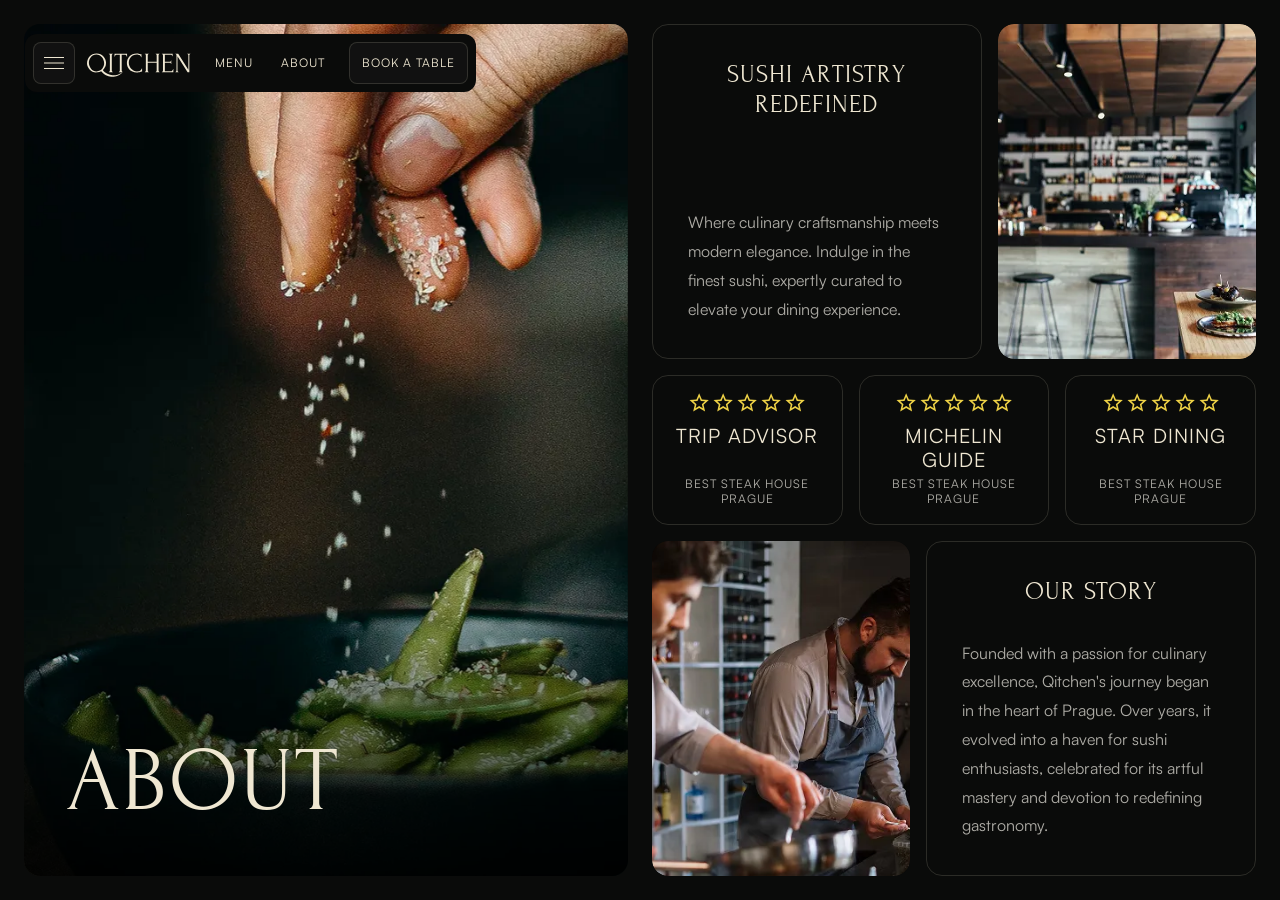
==== commit 593ed043: "Final commit of the finished project" ====
--- a/about.html
+++ b/about.html
@@ -22,12 +22,12 @@
 		<meta name="twitter:card" content="summary_large_image">
 		<meta name="twitter:image" content="./assets/img/about/aboutbg.webp">
 		<title>About Us</title>
-		<script type="module" crossorigin="" src="./js/about.js?v=1786530218197"></script>
-		<link rel="modulepreload" crossorigin="" href="./js/common.js?v=1786530218197">
-		<link rel="modulepreload" crossorigin="" href="./js/preloader.js?v=1786530218197">
-		<link rel="stylesheet" crossorigin="" href="./css/preloader.css?v=1786530218197">
-		<link rel="stylesheet" crossorigin="" href="./css/about.css?v=1786530218197">
-		<link rel="stylesheet" crossorigin="" href="./css/inner.css?v=1786530218197">
+		<script type="module" crossorigin="" src="./js/about.js?v=1786104040828"></script>
+		<link rel="modulepreload" crossorigin="" href="./js/common.js?v=1786104040828">
+		<link rel="modulepreload" crossorigin="" href="./js/preloader.js?v=1786104040828">
+		<link rel="stylesheet" crossorigin="" href="./css/preloader.css?v=1786104040828">
+		<link rel="stylesheet" crossorigin="" href="./css/about.css?v=1786104040828">
+		<link rel="stylesheet" crossorigin="" href="./css/inner.css?v=1786104040828">
 	</head>
 	<body>
 		<div class="wrapper">
@@ -79,7 +79,7 @@
 					</nav>
 				</div>
 			</header>
-			<main class="inner-page">
+			<section class="inner-page">
 				<div data-fls-pagebg="" class="pagebg">
 					<div class="pagebg__picture">
 						<picture>
@@ -96,12 +96,8 @@
 								<h2 id="about-sushi" class="item-about__title">Sushi Artistry Redefined</h2>
 								<div class="item-about__text">
 									<p>
-										Where culinary craftsmanship meets modern elegance. Indulge in the finest sushi,
-					expertly curated to elevate your dining experience.
-									</p>
-									<p>
-										Where culinary craftsmanship meets modern elegance. Indulge in the finest sushi,
-					expertly curated to elevate your dining experience.
+										Where culinary craftsmanship meets modern elegance. Indulge in the finest
+							sushi, expertly curated to elevate your dining experience.
 									</p>
 								</div>
 							</div>
@@ -142,14 +138,9 @@
 								<h2 id="about-story" class="item-about__title">Our Story</h2>
 								<div class="item-about__text">
 									<p>
-										Founded with a passion for culinary excellence, Qitchen's journey began in the heart
-					of Prague. Over years, it evolved into a haven for sushi enthusiasts, celebrated for
-					its artful mastery and devotion to redefining gastronomy.
-									</p>
-									<p>
-										Founded with a passion for culinary excellence, Qitchen's journey began in the heart
-					of Prague. Over years, it evolved into a haven for sushi enthusiasts, celebrated for
-					its artful mastery and devotion to redefining gastronomy.
+										Founded with a passion for culinary excellence, Qitchen's journey began in the
+							heart of Prague. Over years, it evolved into a haven for sushi enthusiasts,
+							celebrated for its artful mastery and devotion to redefining gastronomy.
 									</p>
 								</div>
 							</div>
@@ -161,7 +152,7 @@
 						</div>
 					</div>
 				</div>
-			</main>
+			</section>
 			<footer data-fls-footer="" class="footer">
 				<div class="footer__container"></div>
 			</footer>
